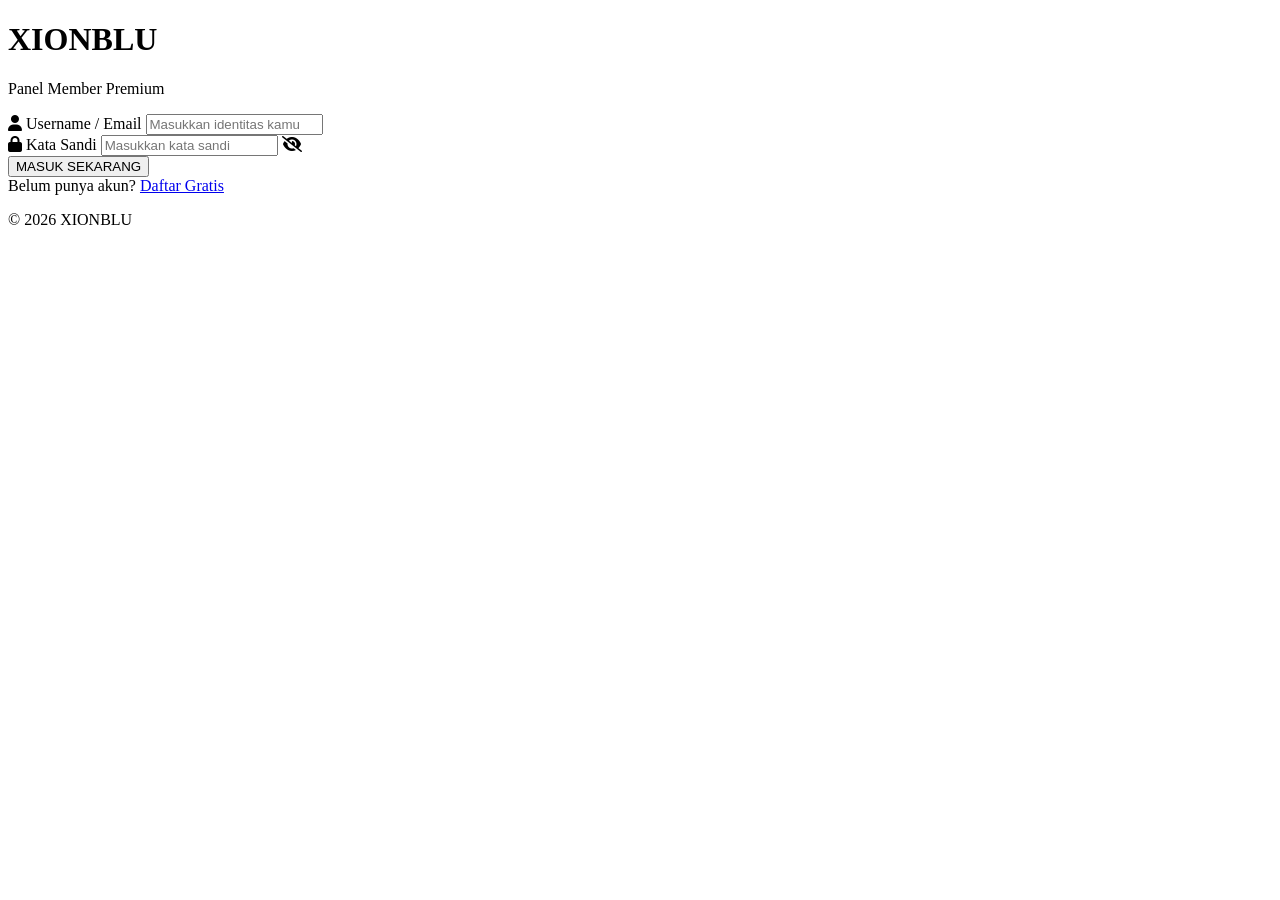
==== index.html @ 31e60bde "Add files via upload" ====
<!DOCTYPE html>
<html lang="id">
<head>
    <meta charset="UTF-8">
    <meta name="viewport" content="width=device-width, initial-scale=1.0">
    <title>XIONBLU Store</title>
    <script>
        // Cek status login, langsung arahkan
        if(localStorage.getItem('xionblu_active_user')) {
            window.location.href = 'dashboard.html';
        } else {
            window.location.href = 'login.html';
        }
    </script>
</head>
<body></body>
</html>
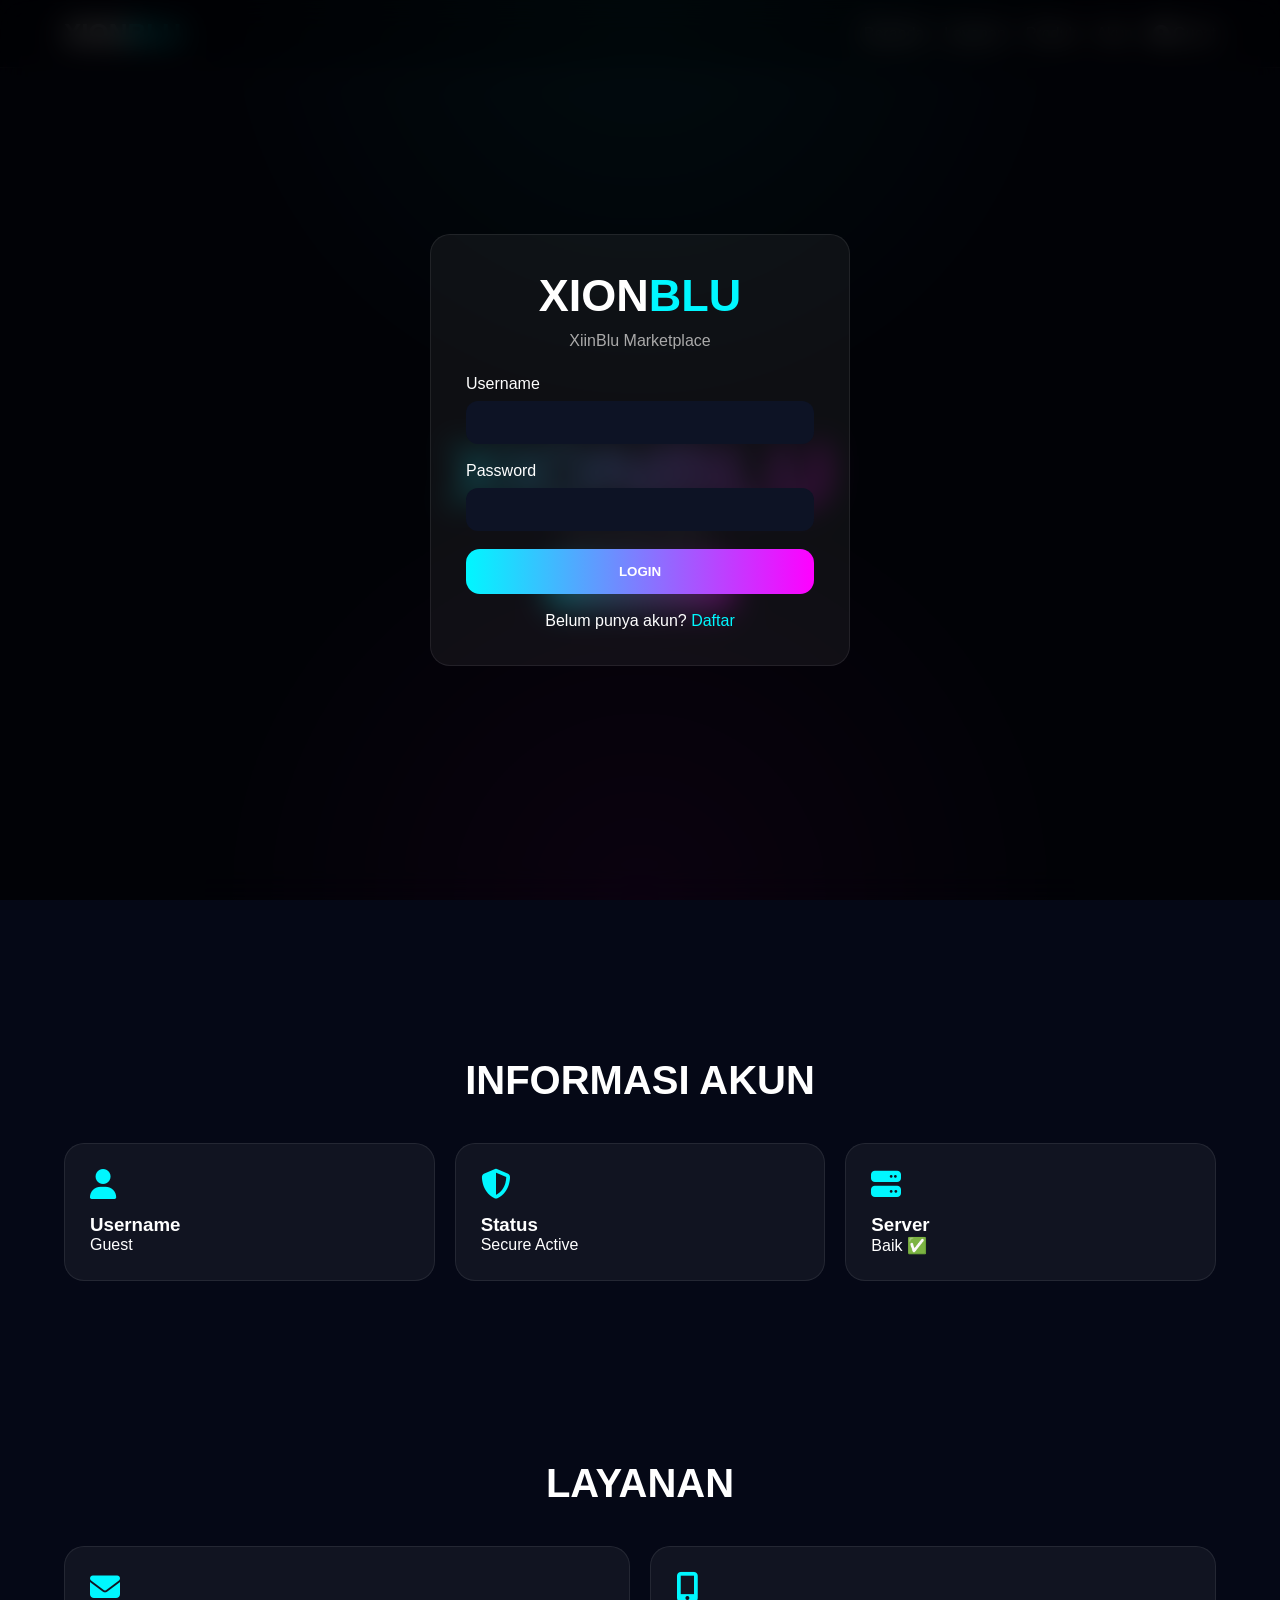
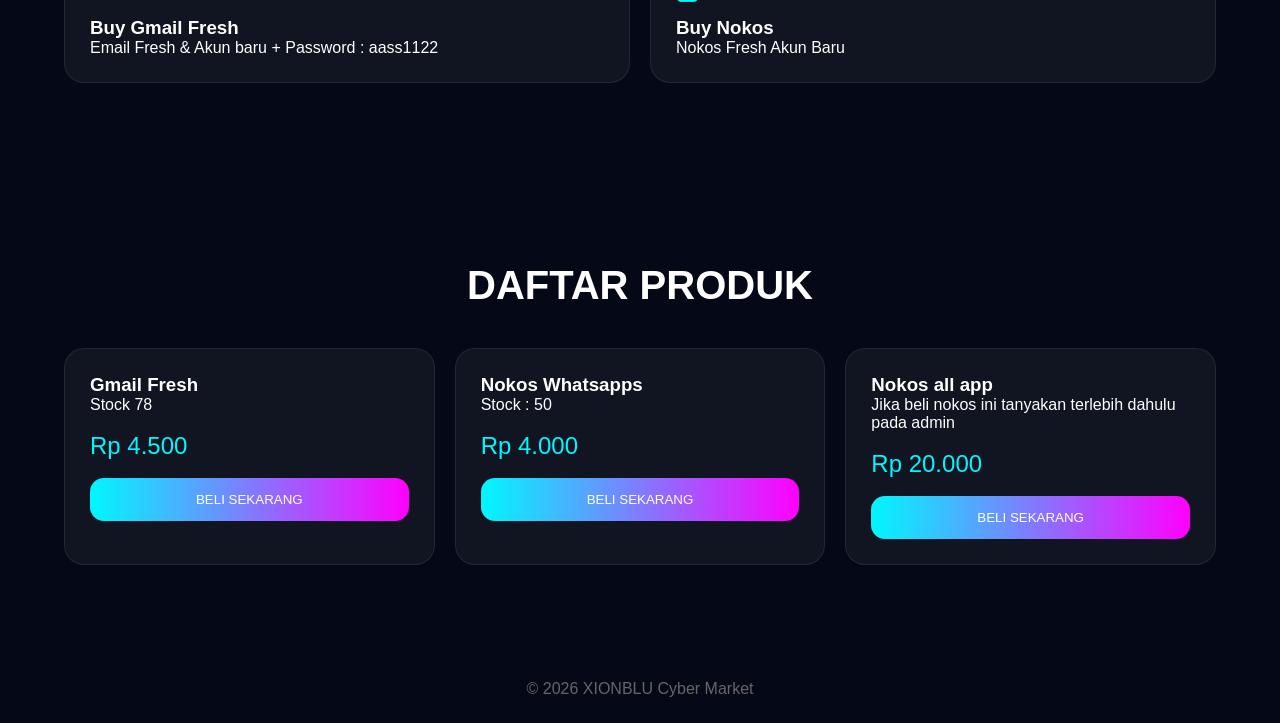
==== commit cb11255e: "Add files via upload" ====
--- a/index.html
+++ b/index.html
@@ -1,17 +1,354 @@
 <!DOCTYPE html>
 <html lang="id">
 <head>
-    <meta charset="UTF-8">
-    <meta name="viewport" content="width=device-width, initial-scale=1.0">
-    <title>XIONBLU Store</title>
-    <script>
-        // Cek status login, langsung arahkan
-        if(localStorage.getItem('xionblu_active_user')) {
-            window.location.href = 'dashboard.html';
-        } else {
-            window.location.href = 'login.html';
-        }
-    </script>
+  <meta charset="UTF-8">
+  <meta name="viewport" content="width=device-width, initial-scale=1.0">
+
+  <title>XIONBLU Cyber Market</title>
+
+  <link rel="stylesheet" href="style.css">
+
+  <link rel="stylesheet"
+  href="https://cdnjs.cloudflare.com/ajax/libs/font-awesome/6.4.0/css/all.min.css">
 </head>
-<body></body>
-</html>
+
+<body>
+
+<!-- BACKGROUND -->
+<div class="bg-animation"></div>
+
+<!-- LOADING -->
+<div id="loading">
+
+  <div class="loader"></div>
+
+  <h2>XIONBLU SYSTEM</h2>
+
+  <p>Loading Stock & SYSTEM...</p>
+
+</div>
+
+<!-- LOGIN / REGISTER -->
+<div class="auth-container" id="authContainer">
+
+  <div class="auth-box">
+
+    <h1 class="logo-login">
+      XION<span>BLU</span>
+    </h1>
+
+    <p class="login-subtitle">
+      XiinBlu Marketplace
+    </p>
+
+    <!-- LOGIN -->
+    <div id="loginForm">
+
+      <div class="input-group">
+        <label>Username</label>
+        <input type="text" id="loginUsername">
+      </div>
+
+      <div class="input-group">
+        <label>Password</label>
+        <input type="password" id="loginPassword">
+      </div>
+
+      <button class="main-btn" id="loginBtn">
+        LOGIN
+      </button>
+
+      <p class="switch-text">
+        Belum punya akun?
+        <span id="showRegister">
+          Daftar
+        </span>
+      </p>
+
+    </div>
+
+    <!-- REGISTER -->
+    <div id="registerForm" style="display:none;">
+
+      <div class="input-group">
+        <label>Username</label>
+        <input type="text" id="registerUsername">
+      </div>
+
+      <div class="input-group">
+        <label>Password</label>
+        <input type="password" id="registerPassword">
+      </div>
+
+      <button class="main-btn" id="registerBtn">
+        DAFTAR
+      </button>
+
+      <p class="switch-text">
+        Sudah punya akun?
+        <span id="showLogin">
+          Login
+        </span>
+      </p>
+
+    </div>
+
+  </div>
+
+</div>
+
+<!-- MUSIC -->
+<audio id="bgMusic" loop>
+  <source src="assets/monokrom.mp3" type="audio/mp3">
+</audio>
+
+<!-- NAVBAR -->
+<nav class="navbar">
+
+  <div class="container nav-wrapper">
+
+    <div class="logo">
+      XION<span>BLU</span>
+    </div>
+
+    <ul class="nav-menu">
+
+      <li><a href="#home">Beranda</a></li>
+      <li><a href="#layanan">Layanan</a></li>
+      <li><a href="#produk">Produk</a></li>
+      <li><a href="#akun">Akun</a></li>
+
+      <li class="account-menu">
+
+        <a href="#" class="account-btn">
+
+          <i class="fas fa-user-circle"></i>
+
+          <span id="navbarUser">
+            Guest
+          </span>
+
+        </a>
+
+      </li>
+
+    </ul>
+
+  </div>
+
+</nav>
+
+<!-- HERO -->
+<section class="hero" id="home">
+
+  <div class="hero-content">
+
+    <h1>XIONBLU</h1>
+
+    <p>
+      Buy Gmail & Nokos
+    </p>
+
+    <a href="#produk" class="hero-btn">
+      BELI SEKARANG
+    </a>
+
+  </div>
+
+</section>
+
+<!-- AKUN -->
+<section class="section" id="akun">
+
+  <div class="container">
+
+    <h2 class="section-title">
+      INFORMASI AKUN
+    </h2>
+
+    <div class="grid">
+
+      <div class="card">
+
+        <i class="fas fa-user"></i>
+
+        <h3>Username</h3>
+
+        <p id="showUser">
+          Guest
+        </p>
+
+      </div>
+
+      <div class="card">
+
+        <i class="fas fa-shield-alt"></i>
+
+        <h3>Status</h3>
+
+        <p class="active">
+          Secure Active
+        </p>
+
+      </div>
+
+      <div class="card">
+
+        <i class="fas fa-server"></i>
+
+        <h3>Server</h3>
+
+        <p>
+          Baik ✅
+        </p>
+
+      </div>
+
+    </div>
+
+  </div>
+
+</section>
+
+<!-- LAYANAN -->
+<section class="section" id="layanan">
+
+  <div class="container">
+
+    <h2 class="section-title">
+      LAYANAN
+    </h2>
+
+    <div class="grid">
+
+      <div class="card">
+
+        <i class="fas fa-envelope"></i>
+
+        <h3>Buy Gmail Fresh</h3>
+
+        <p>
+          Email Fresh & Akun baru + Password : aass1122
+        </p>
+
+      </div>
+
+      <div class="card">
+
+        <i class="fas fa-mobile-alt"></i>
+
+        <h3>Buy Nokos</h3>
+
+        <p>
+          Nokos Fresh Akun Baru
+        </p>
+
+      </div>
+
+    </div>
+
+  </div>
+
+</section>
+
+<!-- PRODUK -->
+<section class="section" id="produk">
+
+  <div class="container">
+
+    <h2 class="section-title">
+      DAFTAR PRODUK
+    </h2>
+
+    <div class="grid">
+
+      <div class="card product-card">
+
+        <h3>Gmail Fresh</h3>
+
+        <p>Stock 78</p>
+
+        <div class="price">
+          Rp 4.500
+        </div>
+
+        <button class="buy-btn">
+          BELI SEKARANG
+        </button>
+
+      </div>
+
+      <div class="card product-card">
+
+        <h3>Nokos Whatsapps</h3>
+
+        <p>Stock : 50</p>
+
+        <div class="price">
+          Rp 4.000
+        </div>
+
+        <button class="buy-btn">
+          BELI SEKARANG
+        </button>
+
+      </div>
+
+      <div class="card product-card">
+
+        <h3>Nokos all app</h3>
+
+        <p>Jika beli nokos ini tanyakan terlebih dahulu pada admin</p>
+
+        <div class="price">
+          Rp 20.000
+        </div>
+
+        <button class="buy-btn">
+          BELI SEKARANG
+        </button>
+
+      </div>
+
+    </div>
+
+  </div>
+
+</section>
+
+<!-- POPUP -->
+<div class="popup-overlay" id="popup">
+
+  <div class="popup-box">
+
+    <h2>PEMBAYARAN QRIS</h2>
+
+    <p>
+      Klik tombol dibawah untuk membuka QRIS pembayaran
+    </p>
+
+    <a href="https://ibb.co.com/66ZjFXk"
+    target="_blank"
+    class="qris-link">
+
+      <i class="fas fa-qrcode"></i>
+      BUKA QRIS
+
+    </a>
+
+    <button id="closePopup">
+      Tutup
+    </button>
+
+  </div>
+
+</div>
+
+<footer>
+  © 2026 XIONBLU Cyber Market 
+</footer>
+
+<script src="script.js"></script>
+
+</body>
+</html>
--- a/style.css
+++ b/style.css
@@ -0,0 +1,300 @@
+*{
+    margin:0;
+    padding:0;
+    box-sizing:border-box;
+    font-family:Arial,sans-serif;
+}
+
+body{
+    background:#050816;
+    color:white;
+    overflow-x:hidden;
+}
+
+.bg-animation{
+    position:fixed;
+    inset:0;
+    z-index:-1;
+}
+
+.bg-animation::before{
+    content:'';
+    position:absolute;
+    width:100%;
+    height:100%;
+    background:
+    radial-gradient(circle at top,#00f7ff22,transparent 40%),
+    radial-gradient(circle at bottom,#ff00ff22,transparent 40%);
+}
+
+#loading{
+    position:fixed;
+    inset:0;
+    background:#050816;
+    display:flex;
+    justify-content:center;
+    align-items:center;
+    flex-direction:column;
+    z-index:99999;
+}
+
+.loader{
+    width:70px;
+    height:70px;
+    border:4px solid rgba(255,255,255,.1);
+    border-top:4px solid #00f7ff;
+    border-radius:50%;
+    animation:spin 1s linear infinite;
+    margin-bottom:20px;
+}
+
+@keyframes spin{
+    100%{
+        transform:rotate(360deg);
+    }
+}
+
+.auth-container{
+    position:fixed;
+    inset:0;
+    display:flex;
+    justify-content:center;
+    align-items:center;
+    background:rgba(0,0,0,.7);
+    backdrop-filter:blur(15px);
+    z-index:9999;
+}
+
+.auth-box{
+    width:90%;
+    max-width:420px;
+    background:rgba(255,255,255,.05);
+    border:1px solid rgba(255,255,255,.08);
+    padding:35px;
+    border-radius:20px;
+}
+
+.logo-login{
+    text-align:center;
+    font-size:45px;
+    margin-bottom:10px;
+}
+
+.logo-login span{
+    color:#00f7ff;
+}
+
+.login-subtitle{
+    text-align:center;
+    color:#aaa;
+    margin-bottom:25px;
+}
+
+.input-group{
+    margin-bottom:18px;
+}
+
+.input-group label{
+    display:block;
+    margin-bottom:8px;
+}
+
+.input-group input{
+    width:100%;
+    padding:14px;
+    border:none;
+    outline:none;
+    border-radius:12px;
+    background:#0d1325;
+    color:white;
+}
+
+.main-btn{
+    width:100%;
+    padding:15px;
+    border:none;
+    border-radius:14px;
+    background:linear-gradient(90deg,#00f7ff,#ff00ff);
+    color:white;
+    font-weight:bold;
+    cursor:pointer;
+}
+
+.switch-text{
+    text-align:center;
+    margin-top:18px;
+}
+
+.switch-text span{
+    color:#00f7ff;
+    cursor:pointer;
+}
+
+.navbar{
+    position:sticky;
+    top:0;
+    background:rgba(0,0,0,.3);
+    backdrop-filter:blur(15px);
+    border-bottom:1px solid rgba(255,255,255,.08);
+    z-index:999;
+}
+
+.container{
+    width:90%;
+    margin:auto;
+}
+
+.nav-wrapper{
+    display:flex;
+    justify-content:space-between;
+    align-items:center;
+    padding:18px 0;
+}
+
+.logo{
+    font-size:26px;
+    font-weight:bold;
+}
+
+.logo span{
+    color:#00f7ff;
+}
+
+.nav-menu{
+    display:flex;
+    gap:20px;
+    list-style:none;
+}
+
+.nav-menu a{
+    text-decoration:none;
+    color:white;
+}
+
+.hero{
+    min-height:100vh;
+    display:flex;
+    justify-content:center;
+    align-items:center;
+    text-align:center;
+}
+
+.hero-content h1{
+    font-size:85px;
+    background:linear-gradient(90deg,#00f7ff,#ff00ff);
+    -webkit-background-clip:text;
+    -webkit-text-fill-color:transparent;
+}
+
+.hero-btn{
+    display:inline-block;
+    margin-top:20px;
+    padding:15px 30px;
+    border-radius:14px;
+    text-decoration:none;
+    color:white;
+    background:linear-gradient(90deg,#00f7ff,#ff00ff);
+}
+
+.section{
+    padding:90px 0;
+}
+
+.section-title{
+    text-align:center;
+    font-size:40px;
+    margin-bottom:40px;
+}
+
+.grid{
+    display:grid;
+    grid-template-columns:repeat(auto-fit,minmax(250px,1fr));
+    gap:20px;
+}
+
+.card{
+    background:rgba(255,255,255,.05);
+    padding:25px;
+    border-radius:20px;
+    border:1px solid rgba(255,255,255,.08);
+}
+
+.card i{
+    font-size:30px;
+    color:#00f7ff;
+    margin-bottom:15px;
+}
+
+.price{
+    margin:18px 0;
+    font-size:24px;
+    color:#00f7ff;
+}
+
+.buy-btn{
+    width:100%;
+    padding:14px;
+    border:none;
+    border-radius:14px;
+    background:linear-gradient(90deg,#00f7ff,#ff00ff);
+    color:white;
+    cursor:pointer;
+}
+
+.popup-overlay{
+    position:fixed;
+    inset:0;
+    background:rgba(0,0,0,.7);
+    display:none;
+    justify-content:center;
+    align-items:center;
+    z-index:99999;
+}
+
+.popup-box{
+    width:90%;
+    max-width:400px;
+    background:#0d1325;
+    padding:30px;
+    border-radius:20px;
+    text-align:center;
+}
+
+.qris-link{
+    display:block;
+    margin:20px 0;
+    padding:15px;
+    border-radius:14px;
+    text-decoration:none;
+    color:white;
+    background:linear-gradient(90deg,#00f7ff,#ff00ff);
+}
+
+#closePopup{
+    width:100%;
+    padding:14px;
+    border:none;
+    border-radius:14px;
+    background:#161d33;
+    color:white;
+    cursor:pointer;
+}
+
+footer{
+    text-align:center;
+    padding:25px;
+    color:#666;
+}
+
+@media(max-width:768px){
+
+.hero-content h1{
+    font-size:50px;
+}
+
+.nav-menu{
+    gap:10px;
+    font-size:14px;
+}
+
+}
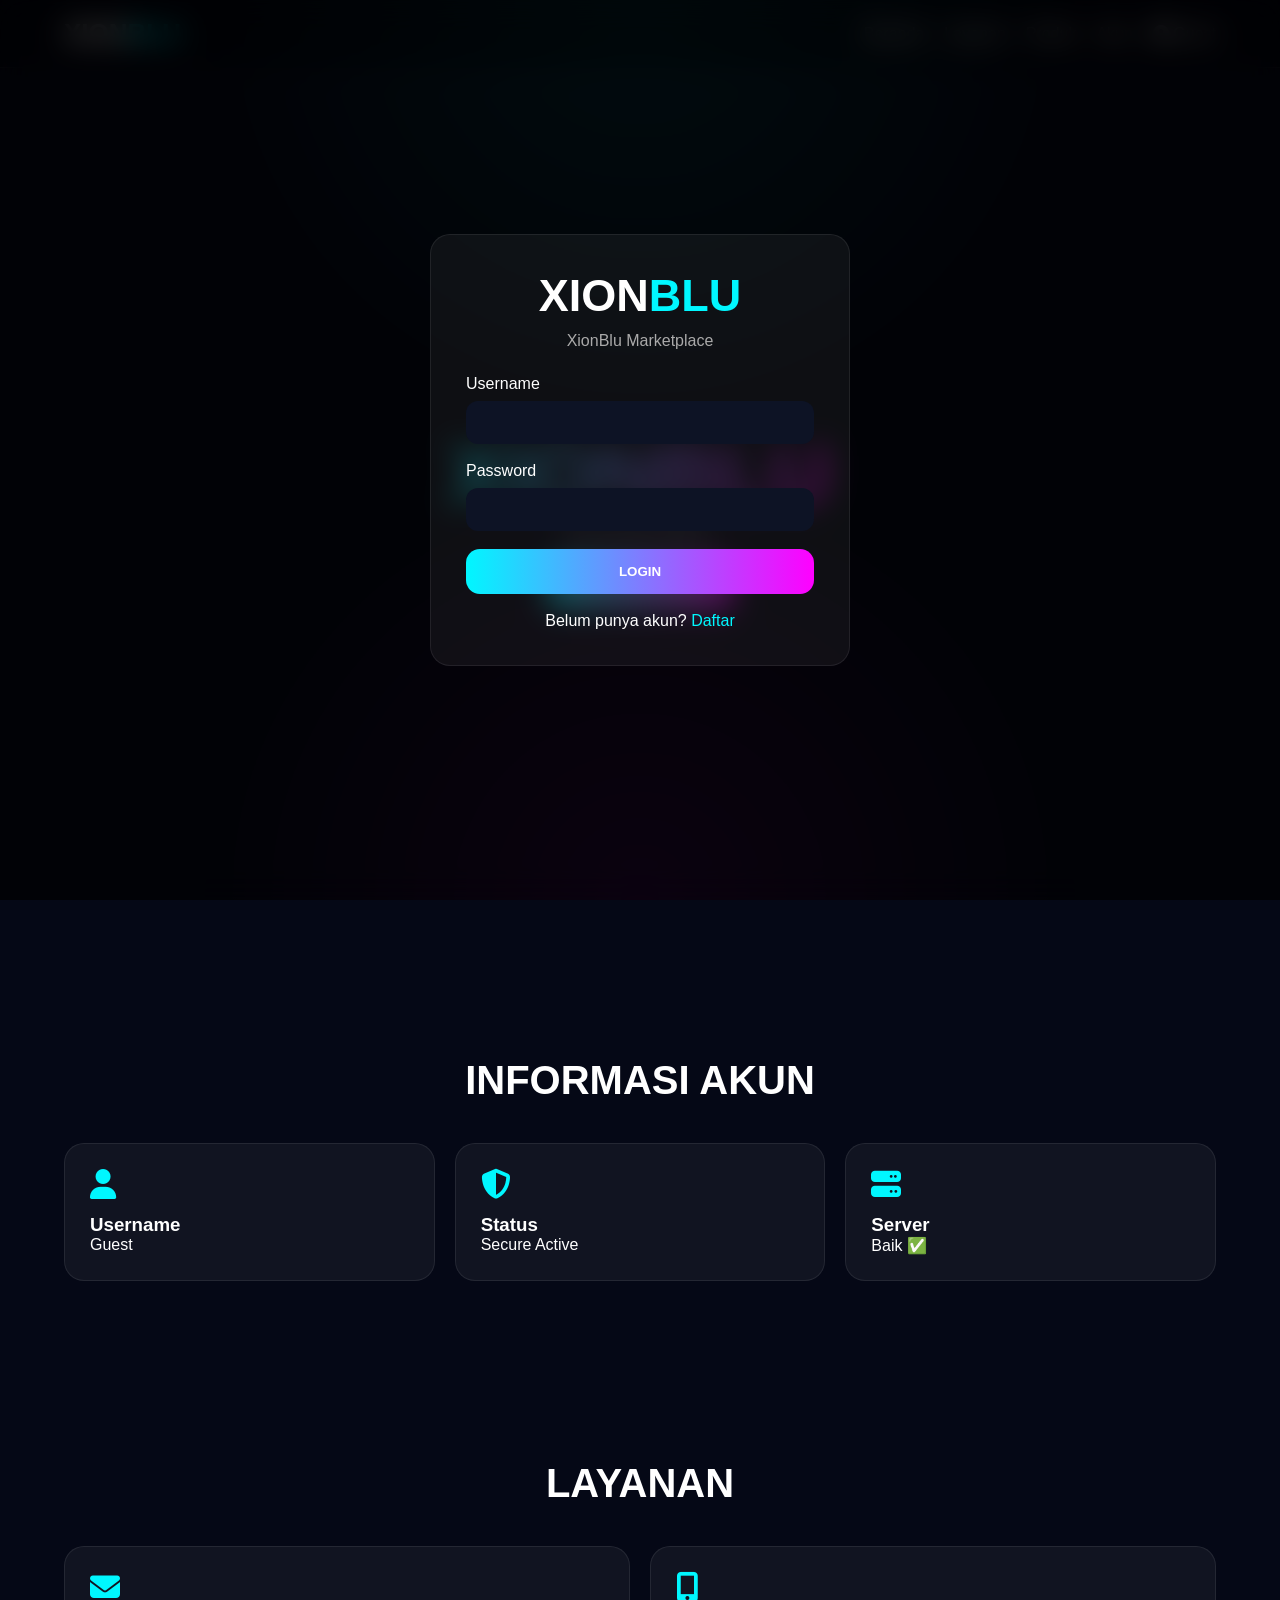
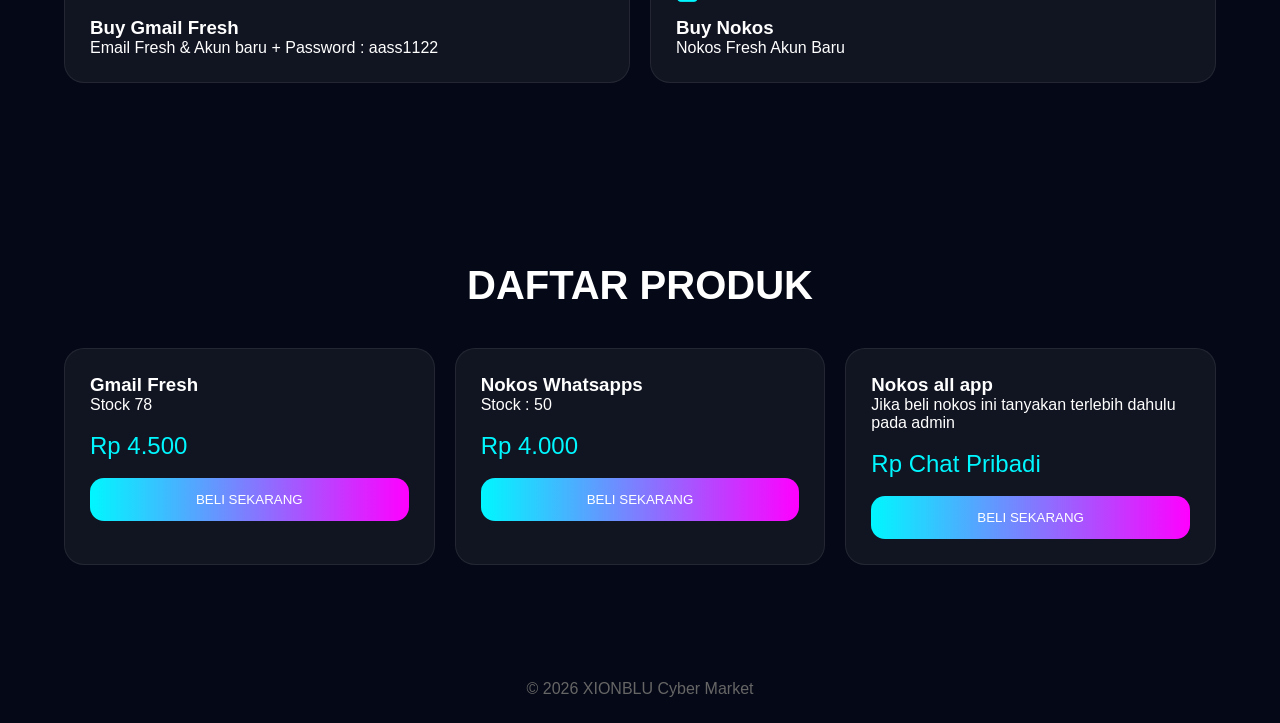
==== commit b91414c7: "index.html" ====
--- a/index.html
+++ b/index.html
@@ -38,7 +38,7 @@
     </h1>
 
     <p class="login-subtitle">
-      XiinBlu Marketplace
+      XionBlu Marketplace
     </p>
 
     <!-- LOGIN -->
@@ -301,7 +301,7 @@
         <p>Jika beli nokos ini tanyakan terlebih dahulu pada admin</p>
 
         <div class="price">
-          Rp 20.000
+          Rp Chat Pribadi 
         </div>
 
         <button class="buy-btn">
@@ -351,4 +351,4 @@
 <script src="script.js"></script>
 
 </body>
-</html>+</html>
